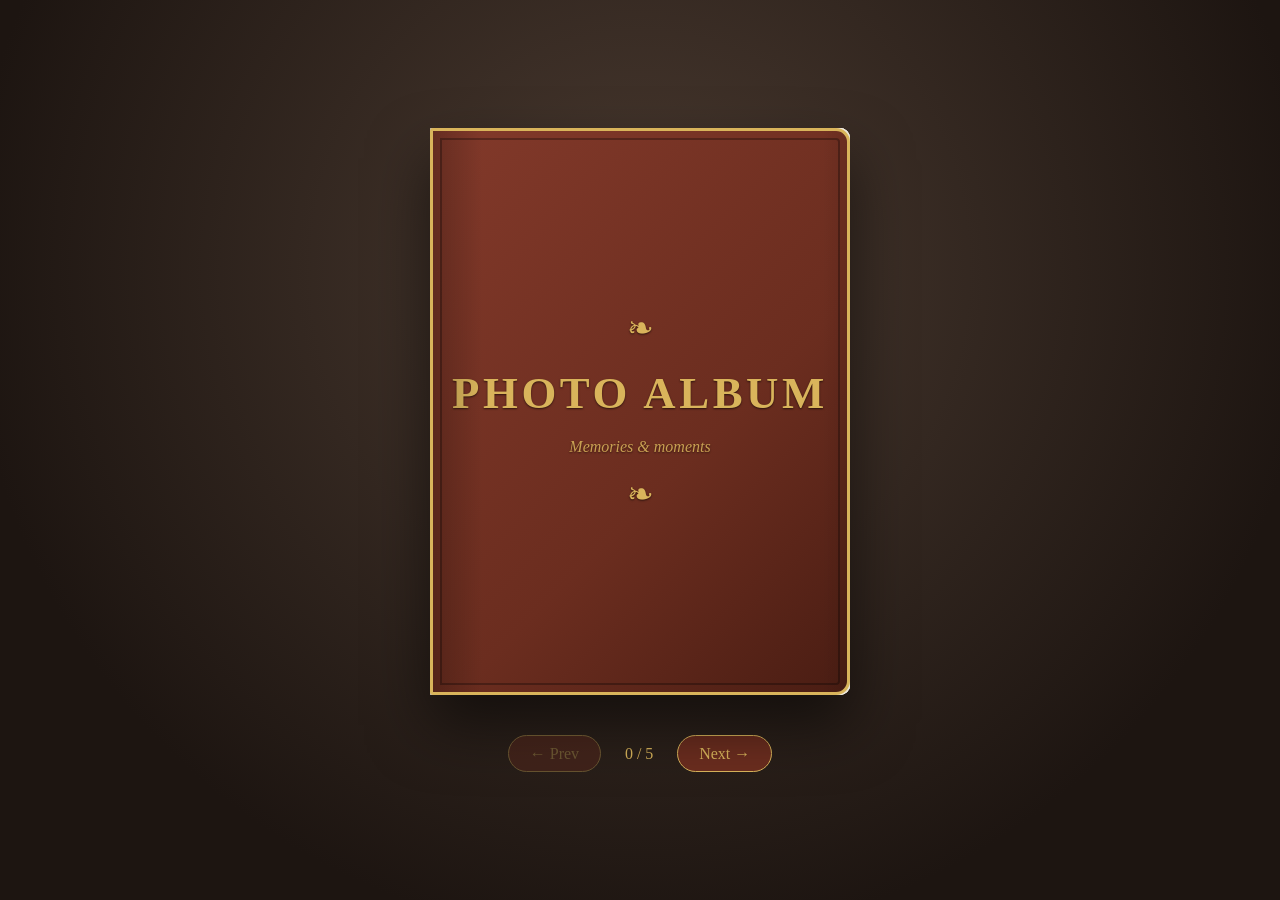
==== Code/index.html @ 487db3ca "1" ====
<!DOCTYPE html>
<html lang="en">
<head>
<meta charset="UTF-8">
<meta name="viewport" content="width=device-width, initial-scale=1">
<title>Photo Album</title>
<link rel="stylesheet" href="style.css">
</head>
<body>
<main class="stage">
  <div class="book" id="book" aria-label="Photo album book"></div>
  <nav class="controls">
    <button id="prev" aria-label="Previous page">&#8592; Prev</button>
    <span id="count"></span>
    <button id="next" aria-label="Next page">Next &#8594;</button>
  </nav>
</main>
<script src="script.js"></script>
</body>
</html>
---- Code/style.css ----
:root {
  --w: min(40vw, 420px);
  --h: calc(var(--w) * 1.35);
  --paper: #fbf6ea;
  --ink: #3b2f2a;
  --leather: #6b2d1f;
  --gold: #d9b45b;
}

* { box-sizing: border-box; margin: 0; }

body {
  min-height: 100vh;
  font-family: Georgia, "Times New Roman", serif;
  color: var(--ink);
  background: radial-gradient(circle at 50% 30%, #4a3a30, #1d1511 75%);
}

.stage {
  min-height: 100vh;
  display: flex;
  flex-direction: column;
  align-items: center;
  justify-content: center;
  gap: 2.5rem;
  padding: 2rem 1rem;
}

.book {
  position: relative;
  width: var(--w);
  height: var(--h);
  perspective: 2500px;
  transition: transform .8s ease;
  filter: drop-shadow(0 30px 30px rgba(0, 0, 0, .55));
}
/* Closed book sits centered; open book shifts so the spread is centered */
.book.closed-front { transform: translateX(0); }
.book:not(.closed-front):not(.closed-back) { transform: translateX(calc(var(--w) / -2)); }
.book.closed-back { transform: translateX(calc(var(--w) / 2)); }

.leaf {
  position: absolute;
  inset: 0;
  transform-origin: left center;
  transform-style: preserve-3d;
  transition: transform 1s cubic-bezier(.645, .045, .355, 1);
  cursor: pointer;
}
.leaf.flipped { transform: rotateY(-180deg); }

.face {
  position: absolute;
  inset: 0;
  backface-visibility: hidden;
  overflow: hidden;
  background: var(--paper);
  border-radius: 2px 10px 10px 2px;
}
.face.back {
  transform: rotateY(180deg);
  border-radius: 10px 2px 2px 10px;
}
/* page texture and spine shading */
.face::after {
  content: "";
  position: absolute;
  inset: 0;
  pointer-events: none;
  background: linear-gradient(to right, rgba(0, 0, 0, .22), transparent 12%, transparent 94%, rgba(0, 0, 0, .08));
}
.face.back::after {
  background: linear-gradient(to left, rgba(0, 0, 0, .22), transparent 12%, transparent 94%, rgba(0, 0, 0, .08));
}

.leaf.hard .front {
  background: linear-gradient(135deg, #82392a, var(--leather) 60%, #4a1d13);
  border: 3px solid var(--gold);
  outline: 2px solid rgba(0, 0, 0, .3);
  outline-offset: -12px;
  color: var(--gold);
  border-radius: 3px 14px 14px 3px;
}
.cover-art {
  height: 100%;
  display: flex;
  flex-direction: column;
  align-items: center;
  justify-content: center;
  gap: 1.2rem;
  text-align: center;
  text-shadow: 0 1px 2px rgba(0, 0, 0, .6);
}
.cover-art h1 { font-size: clamp(1.6rem, 4vw, 2.8rem); letter-spacing: .08em; text-transform: uppercase; }
.cover-art p { font-style: italic; opacity: .85; }
.ornament { font-size: 2rem; }

.page-inner {
  height: 100%;
  padding: 8% 9% 8% 12%;
  display: flex;
  flex-direction: column;
  justify-content: center;
  align-items: center;
  gap: 1rem;
  position: relative;
}
.back .page-inner { padding: 8% 12% 8% 9%; }

.intro { text-align: center; }
.intro h2 { font-size: 1.8rem; font-weight: normal; letter-spacing: .1em; }
.intro p { font-style: italic; opacity: .8; }

.photo {
  width: 100%;
  flex: 1;
  min-height: 0;
  padding: 10px;
  background: #fff;
  box-shadow: 0 3px 10px rgba(0, 0, 0, .3);
  transform: rotate(-1.2deg);
}
.back .photo { transform: rotate(1.2deg); }
.photo img {
  width: 100%;
  height: 100%;
  object-fit: cover;
  display: block;
}
figcaption { font-style: italic; font-size: 1.05rem; }
.num { position: absolute; bottom: 3%; font-size: .8rem; opacity: .55; }

.controls { display: flex; align-items: center; gap: 1.5rem; color: var(--gold); }
.controls button {
  font: inherit;
  padding: .55rem 1.3rem;
  color: var(--gold);
  background: var(--leather);
  border: 1px solid var(--gold);
  border-radius: 999px;
  cursor: pointer;
  transition: filter .2s, transform .2s;
}
.controls button:hover:not(:disabled) { filter: brightness(1.25); transform: translateY(-1px); }
.controls button:disabled { opacity: .35; cursor: default; }

@media (max-width: 700px) {
  :root { --w: 62vw; }
}
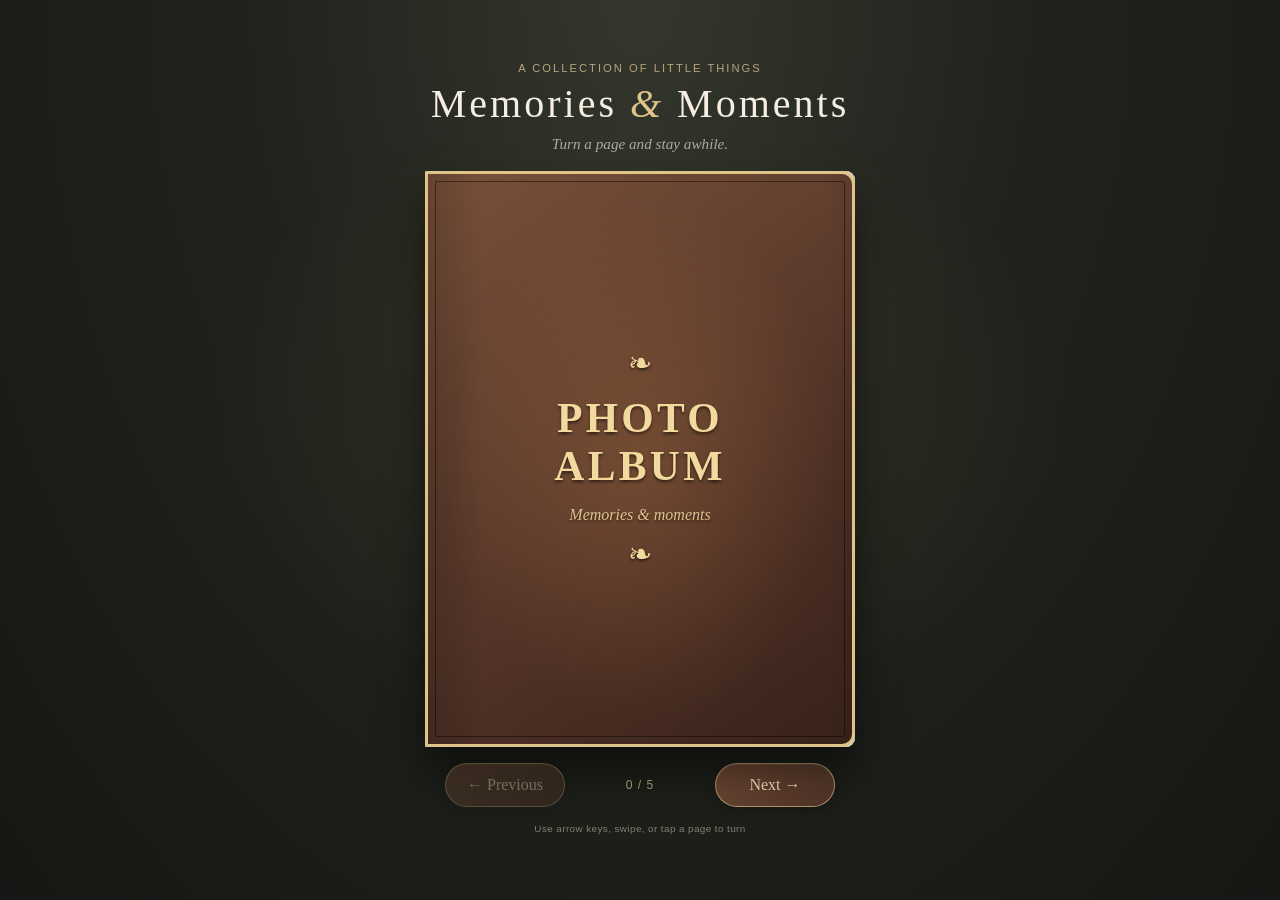
==== commit 54621b5e: "Update" ====
--- a/Code/index.html
+++ b/Code/index.html
@@ -2,18 +2,28 @@
 <html lang="en">
 <head>
 <meta charset="UTF-8">
-<meta name="viewport" content="width=device-width, initial-scale=1">
-<title>Photo Album</title>
+<meta name="viewport" content="width=device-width, initial-scale=1, viewport-fit=cover">
+<meta name="theme-color" content="#171a16">
+<title>Photo Album — Memories &amp; Moments</title>
 <link rel="stylesheet" href="style.css">
 </head>
 <body>
 <main class="stage">
-  <div class="book" id="book" aria-label="Photo album book"></div>
-  <nav class="controls">
-    <button id="prev" aria-label="Previous page">&#8592; Prev</button>
-    <span id="count"></span>
-    <button id="next" aria-label="Next page">Next &#8594;</button>
+  <header class="album-heading">
+    <p class="eyebrow">A collection of little things</p>
+    <h1>Memories <span>&amp;</span> Moments</h1>
+    <p class="heading-note">Turn a page and stay awhile.</p>
+  </header>
+  <section class="album-view" aria-label="Interactive photo album">
+    <div class="book" id="book" role="group" aria-label="Photo album book"></div>
+  </section>
+  <p class="rotate-hint"><span aria-hidden="true">↻</span> Rotate your phone for full-size photos</p>
+  <nav class="controls" aria-label="Album navigation">
+    <button id="prev" type="button" aria-label="Previous spread">&#8592; <span>Previous</span></button>
+    <span id="count" role="status" aria-live="polite"></span>
+    <button id="next" type="button" aria-label="Next spread"><span>Next</span> &#8594;</button>
   </nav>
+  <p class="keyboard-hint">Use arrow keys, swipe, or tap a page to turn</p>
 </main>
 <script src="script.js"></script>
 </body>
--- a/Code/style.css
+++ b/Code/style.css
@@ -1,43 +1,106 @@
 :root {
-  --w: min(40vw, 420px);
-  --h: calc(var(--w) * 1.35);
-  --paper: #fbf6ea;
-  --ink: #3b2f2a;
-  --leather: #6b2d1f;
-  --gold: #d9b45b;
-}
-
-* { box-sizing: border-box; margin: 0; }
+  color-scheme: dark;
+  --page-width: min(37vw, 430px, calc((100svh - 260px) * .7463));
+  --page-height: calc(var(--page-width) * 1.34);
+  --paper: #f8f1e4;
+  --ink: #382e25;
+  --leather: #633b2d;
+  --gold: #dfc48a;
+  --muted-gold: #b9a47c;
+}
+
+* {
+  box-sizing: border-box;
+}
+
+html {
+  min-width: 320px;
+  min-height: 100%;
+  background: #171a16;
+}
 
 body {
+  min-width: 320px;
   min-height: 100vh;
+  min-height: 100svh;
+  margin: 0;
   font-family: Georgia, "Times New Roman", serif;
-  color: var(--ink);
-  background: radial-gradient(circle at 50% 30%, #4a3a30, #1d1511 75%);
+  color: #f5eee1;
+  background:
+    radial-gradient(ellipse at 50% 47%, rgba(108, 91, 61, .23), transparent 48%),
+    radial-gradient(ellipse at 50% 0%, #33372c 0%, #20231d 43%, #141713 100%);
 }
 
 .stage {
   min-height: 100vh;
+  min-height: 100svh;
   display: flex;
   flex-direction: column;
   align-items: center;
   justify-content: center;
-  gap: 2.5rem;
-  padding: 2rem 1rem;
+  gap: 1rem;
+  padding: max(1.25rem, env(safe-area-inset-top)) 1.25rem max(1.5rem, env(safe-area-inset-bottom));
+  overflow: hidden;
+}
+
+.album-heading {
+  text-align: center;
+  margin-bottom: .15rem;
+}
+
+.eyebrow,
+.keyboard-hint,
+.rotate-hint {
+  color: var(--muted-gold);
+  font-family: "Segoe UI", Arial, sans-serif;
+  font-size: .7rem;
+  letter-spacing: .18em;
+  text-transform: uppercase;
+}
+
+.eyebrow {
+  margin: 0 0 .4rem;
+}
+
+.album-heading h1 {
+  margin: 0;
+  font-size: clamp(1.5rem, 3.5vw, 2.5rem);
+  font-weight: normal;
+  letter-spacing: .075em;
+}
+
+.album-heading h1 span {
+  color: var(--gold);
+  font-style: italic;
+}
+
+.heading-note {
+  margin: .45rem 0 0;
+  color: rgba(245, 238, 225, .64);
+  font-size: .95rem;
+  font-style: italic;
+}
+
+.album-view {
+  width: 100%;
+  display: flex;
+  justify-content: center;
+  perspective: 2500px;
 }
 
 .book {
   position: relative;
-  width: var(--w);
-  height: var(--h);
+  width: var(--page-width);
+  height: var(--page-height);
   perspective: 2500px;
   transition: transform .8s ease;
-  filter: drop-shadow(0 30px 30px rgba(0, 0, 0, .55));
-}
-/* Closed book sits centered; open book shifts so the spread is centered */
+  filter: drop-shadow(0 24px 22px rgba(0, 0, 0, .52));
+  touch-action: pan-y;
+}
+
 .book.closed-front { transform: translateX(0); }
-.book:not(.closed-front):not(.closed-back) { transform: translateX(calc(var(--w) / -2)); }
-.book.closed-back { transform: translateX(calc(var(--w) / 2)); }
+.book:not(.closed-front):not(.closed-back) { transform: translateX(50%); }
+.book.closed-back { transform: translateX(100%); }
 
 .leaf {
   position: absolute;
@@ -46,104 +109,299 @@
   transform-style: preserve-3d;
   transition: transform 1s cubic-bezier(.645, .045, .355, 1);
   cursor: pointer;
-}
+  -webkit-tap-highlight-color: transparent;
+}
+
 .leaf.flipped { transform: rotateY(-180deg); }
 
 .face {
   position: absolute;
   inset: 0;
+  overflow: hidden;
   backface-visibility: hidden;
-  overflow: hidden;
-  background: var(--paper);
-  border-radius: 2px 10px 10px 2px;
-}
+  background:
+    linear-gradient(90deg, rgba(92, 68, 43, .12), transparent 13%, transparent 94%, rgba(92, 68, 43, .08)),
+    repeating-linear-gradient(0deg, rgba(124, 102, 69, .018) 0, rgba(124, 102, 69, .018) 1px, transparent 1px, transparent 4px),
+    var(--paper);
+  border: 1px solid rgba(88, 68, 45, .25);
+  border-radius: 2px 9px 9px 2px;
+  color: var(--ink);
+}
+
 .face.back {
   transform: rotateY(180deg);
-  border-radius: 10px 2px 2px 10px;
-}
-/* page texture and spine shading */
+  border-radius: 9px 2px 2px 9px;
+}
+
 .face::after {
-  content: "";
   position: absolute;
   inset: 0;
+  background: linear-gradient(to right, rgba(0, 0, 0, .17), transparent 13%, transparent 94%, rgba(0, 0, 0, .06));
+  content: "";
   pointer-events: none;
-  background: linear-gradient(to right, rgba(0, 0, 0, .22), transparent 12%, transparent 94%, rgba(0, 0, 0, .08));
-}
+}
+
 .face.back::after {
-  background: linear-gradient(to left, rgba(0, 0, 0, .22), transparent 12%, transparent 94%, rgba(0, 0, 0, .08));
+  background: linear-gradient(to left, rgba(0, 0, 0, .17), transparent 13%, transparent 94%, rgba(0, 0, 0, .06));
 }
 
 .leaf.hard .front {
-  background: linear-gradient(135deg, #82392a, var(--leather) 60%, #4a1d13);
   border: 3px solid var(--gold);
-  outline: 2px solid rgba(0, 0, 0, .3);
-  outline-offset: -12px;
-  color: var(--gold);
-  border-radius: 3px 14px 14px 3px;
-}
+  outline: 1px solid rgba(0, 0, 0, .45);
+  outline-offset: -11px;
+  border-radius: 3px 13px 13px 3px;
+  background:
+    radial-gradient(ellipse at center, rgba(193, 130, 72, .25), transparent 65%),
+    linear-gradient(145deg, #79513a, #4e3025 65%, #382219);
+  color: #f2d99d;
+}
+
 .cover-art {
   height: 100%;
   display: flex;
   flex-direction: column;
   align-items: center;
   justify-content: center;
-  gap: 1.2rem;
+  gap: 1rem;
+  padding: 10%;
   text-align: center;
-  text-shadow: 0 1px 2px rgba(0, 0, 0, .6);
-}
-.cover-art h1 { font-size: clamp(1.6rem, 4vw, 2.8rem); letter-spacing: .08em; text-transform: uppercase; }
-.cover-art p { font-style: italic; opacity: .85; }
-.ornament { font-size: 2rem; }
+  text-shadow: 0 2px 3px rgba(0, 0, 0, .55);
+}
+
+.cover-art h1 {
+  margin: 0;
+  font-size: clamp(1.4rem, 3.3vw, 2.6rem);
+  letter-spacing: .08em;
+  text-transform: uppercase;
+}
+
+.cover-art p {
+  margin: 0;
+  font-style: italic;
+  opacity: .85;
+}
+
+.ornament {
+  font-size: 1.8rem;
+  line-height: 1;
+}
 
 .page-inner {
+  position: relative;
   height: 100%;
-  padding: 8% 9% 8% 12%;
   display: flex;
   flex-direction: column;
   justify-content: center;
   align-items: center;
-  gap: 1rem;
-  position: relative;
-}
-.back .page-inner { padding: 8% 12% 8% 9%; }
-
-.intro { text-align: center; }
-.intro h2 { font-size: 1.8rem; font-weight: normal; letter-spacing: .1em; }
-.intro p { font-style: italic; opacity: .8; }
+  gap: .9rem;
+  padding: 8% 9% 10% 12%;
+}
+
+.back .page-inner { padding: 8% 12% 10% 9%; }
+
+.intro {
+  text-align: center;
+}
+
+.intro h2 {
+  margin: 0;
+  font-size: clamp(1.3rem, 2.8vw, 2rem);
+  font-weight: normal;
+  letter-spacing: .1em;
+}
+
+.intro p {
+  margin: 0;
+  font-size: clamp(.8rem, 1.5vw, 1rem);
+  font-style: italic;
+  line-height: 1.5;
+  opacity: .8;
+}
 
 .photo {
   width: 100%;
+  min-height: 0;
   flex: 1;
-  min-height: 0;
-  padding: 10px;
-  background: #fff;
-  box-shadow: 0 3px 10px rgba(0, 0, 0, .3);
-  transform: rotate(-1.2deg);
-}
-.back .photo { transform: rotate(1.2deg); }
+  padding: clamp(5px, 1vw, 10px);
+  background: #fffdfa;
+  box-shadow: 0 4px 12px rgba(51, 37, 22, .25);
+  transform: rotate(-1deg);
+}
+
+.back .photo { transform: rotate(1deg); }
+
 .photo img {
+  display: block;
   width: 100%;
   height: 100%;
   object-fit: cover;
-  display: block;
-}
-figcaption { font-style: italic; font-size: 1.05rem; }
-.num { position: absolute; bottom: 3%; font-size: .8rem; opacity: .55; }
-
-.controls { display: flex; align-items: center; gap: 1.5rem; color: var(--gold); }
+}
+
+figcaption {
+  max-width: 100%;
+  overflow: hidden;
+  color: #544437;
+  font-size: clamp(.78rem, 1.4vw, 1rem);
+  font-style: italic;
+  text-overflow: ellipsis;
+  white-space: nowrap;
+}
+
+.num {
+  position: absolute;
+  bottom: 3%;
+  color: #766b5a;
+  font-size: .75rem;
+  opacity: .7;
+}
+
+.rotate-hint,
+.keyboard-hint {
+  margin: 0;
+  font-size: .62rem;
+  letter-spacing: .12em;
+  text-align: center;
+}
+
+.rotate-hint {
+  display: none;
+  color: var(--gold);
+}
+
+.rotate-hint span {
+  display: inline-block;
+  margin-right: .35rem;
+  font-size: 1rem;
+  vertical-align: -1px;
+}
+
+.controls {
+  width: min(100%, 390px);
+  display: flex;
+  align-items: center;
+  justify-content: space-between;
+  gap: .8rem;
+  color: var(--gold);
+}
+
 .controls button {
+  min-width: 7.5rem;
+  min-height: 2.75rem;
+  padding: .6rem 1rem;
+  border: 1px solid rgba(223, 196, 138, .65);
+  border-radius: 999px;
+  background: linear-gradient(145deg, #704a35, #4f3327);
+  box-shadow: 0 4px 12px rgba(0, 0, 0, .2), inset 0 1px rgba(255, 255, 255, .08);
+  color: #f5e4bd;
   font: inherit;
-  padding: .55rem 1.3rem;
-  color: var(--gold);
-  background: var(--leather);
-  border: 1px solid var(--gold);
-  border-radius: 999px;
   cursor: pointer;
-  transition: filter .2s, transform .2s;
-}
-.controls button:hover:not(:disabled) { filter: brightness(1.25); transform: translateY(-1px); }
-.controls button:disabled { opacity: .35; cursor: default; }
+  transition: filter .2s, transform .2s, background .2s;
+  touch-action: manipulation;
+}
+
+.controls button:hover:not(:disabled) {
+  filter: brightness(1.2);
+  transform: translateY(-1px);
+}
+
+.controls button:focus-visible {
+  outline: 2px solid #fff1c8;
+  outline-offset: 3px;
+}
+
+.controls button:disabled {
+  opacity: .42;
+  cursor: default;
+}
+
+#count {
+  min-width: 5rem;
+  color: var(--muted-gold);
+  font-family: "Segoe UI", Arial, sans-serif;
+  font-size: .76rem;
+  letter-spacing: .08em;
+  text-align: center;
+  white-space: nowrap;
+}
+
+.keyboard-hint {
+  color: rgba(219, 208, 184, .55);
+  text-transform: none;
+  letter-spacing: .04em;
+}
 
 @media (max-width: 700px) {
-  :root { --w: 62vw; }
-}
+  :root {
+    --page-width: min(44vw, 270px);
+    --page-height: calc(var(--page-width) * 1.34);
+  }
+
+  .stage { gap: .85rem; }
+  .album-heading h1 { font-size: clamp(1.35rem, 6vw, 2rem); }
+  .heading-note { font-size: .86rem; }
+  .cover-art { gap: .7rem; }
+  .cover-art h1 { font-size: clamp(1rem, 5vw, 1.6rem); }
+  .ornament { font-size: 1.35rem; }
+  .page-inner { gap: .6rem; }
+  .intro h2 { font-size: clamp(1.1rem, 5vw, 1.5rem); }
+  .intro p { font-size: clamp(.68rem, 2.7vw, .85rem); }
+  .rotate-hint { display: block; }
+  .controls { width: min(100%, 350px); gap: .4rem; }
+  .controls button { min-width: 6.4rem; min-height: 2.9rem; padding: .6rem .75rem; }
+  #count { min-width: 4rem; font-size: .7rem; }
+  .keyboard-hint { font-size: .58rem; }
+}
+
+@media (max-width: 380px) {
+  :root { --page-width: 43vw; }
+
+  .stage { gap: .7rem; padding-right: .75rem; padding-left: .75rem; }
+  .eyebrow { font-size: .59rem; }
+  .controls button { min-width: 5.8rem; font-size: .9rem; }
+}
+
+@media (max-height: 520px) and (orientation: landscape) {
+  :root {
+    --page-width: min(36vw, calc((100svh - 115px) * .7463));
+    --page-height: calc(var(--page-width) * 1.34);
+  }
+
+  .stage {
+    min-height: 100svh;
+    display: grid;
+    grid-template-columns: minmax(0, 1fr) auto;
+    align-content: center;
+    justify-content: stretch;
+    column-gap: 1rem;
+    row-gap: .5rem;
+    padding: .55rem 1rem;
+  }
+
+  .album-heading {
+    grid-column: 1 / -1;
+    margin: 0;
+  }
+
+  .eyebrow { margin-bottom: .15rem; }
+  .album-heading h1 { font-size: clamp(1.15rem, 4vh, 1.65rem); }
+  .heading-note { display: none; }
+  .album-view { grid-column: 1; width: 100%; }
+  .controls {
+    grid-column: 2;
+    width: auto;
+    flex-direction: column;
+    gap: .55rem;
+  }
+  .controls button { min-width: 6.4rem; min-height: 2.65rem; }
+  .rotate-hint { display: none; }
+  .keyboard-hint { grid-column: 1 / -1; }
+}
+
+@media (prefers-reduced-motion: reduce) {
+  *,
+  *::before,
+  *::after {
+    scroll-behavior: auto !important;
+    transition-duration: .01ms !important;
+  }
+}
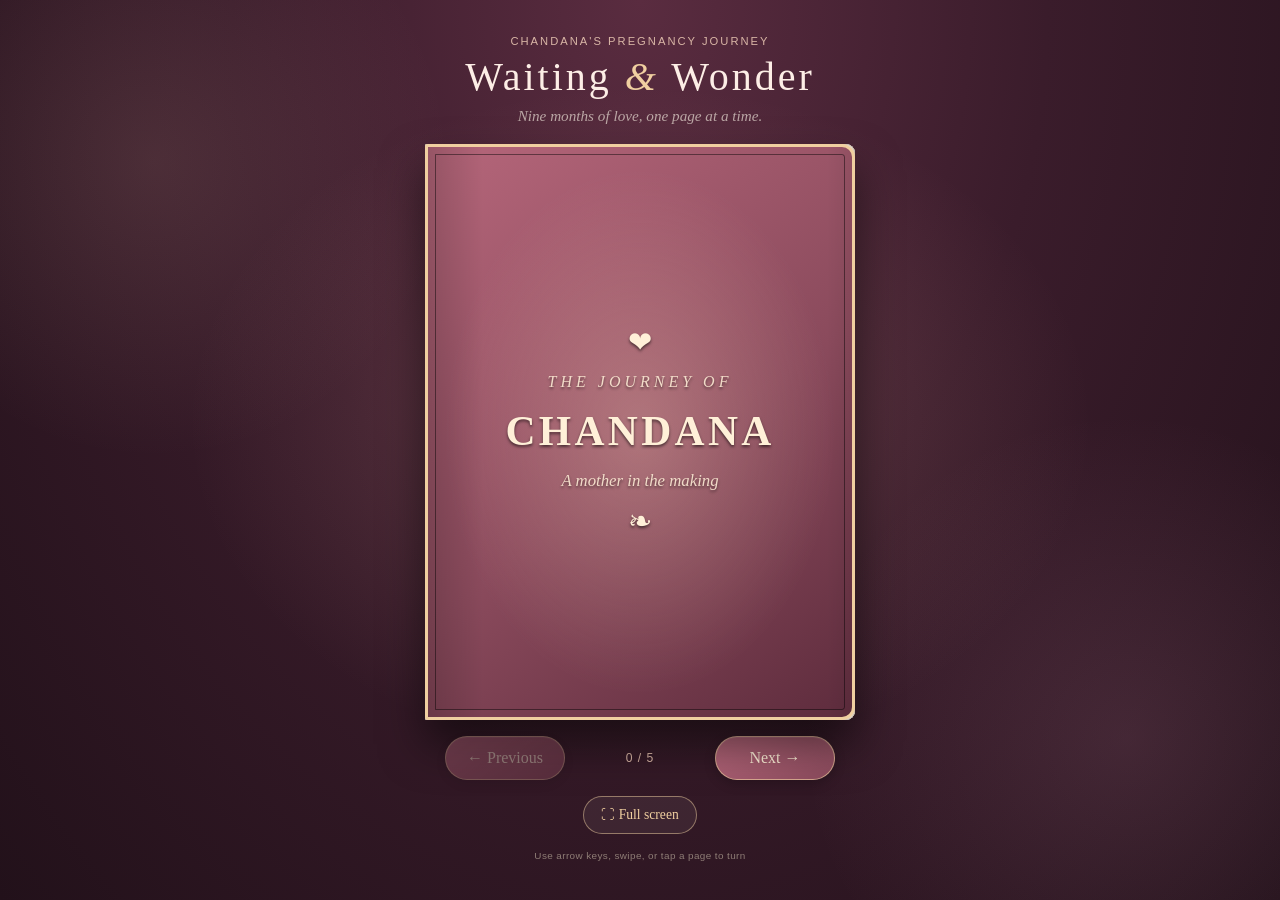
==== commit 71e729c8: "Update" ====
--- a/Code/index.html
+++ b/Code/index.html
@@ -3,16 +3,16 @@
 <head>
 <meta charset="UTF-8">
 <meta name="viewport" content="width=device-width, initial-scale=1, viewport-fit=cover">
-<meta name="theme-color" content="#171a16">
-<title>Photo Album — Memories &amp; Moments</title>
+<meta name="theme-color" content="#2a1620">
+<title>Chandana's Pregnancy Journey</title>
 <link rel="stylesheet" href="style.css">
 </head>
 <body>
 <main class="stage">
   <header class="album-heading">
-    <p class="eyebrow">A collection of little things</p>
-    <h1>Memories <span>&amp;</span> Moments</h1>
-    <p class="heading-note">Turn a page and stay awhile.</p>
+    <p class="eyebrow">Chandana's pregnancy journey</p>
+    <h1>Waiting <span>&amp;</span> Wonder</h1>
+    <p class="heading-note">Nine months of love, one page at a time.</p>
   </header>
   <section class="album-view" aria-label="Interactive photo album">
     <div class="book" id="book" role="group" aria-label="Photo album book"></div>
@@ -23,6 +23,7 @@
     <span id="count" role="status" aria-live="polite"></span>
     <button id="next" type="button" aria-label="Next spread"><span>Next</span> &#8594;</button>
   </nav>
+  <button id="fullscreen" class="fs-button" type="button" aria-pressed="false">&#9974; <span>Full screen</span></button>
   <p class="keyboard-hint">Use arrow keys, swipe, or tap a page to turn</p>
 </main>
 <script src="script.js"></script>
--- a/Code/style.css
+++ b/Code/style.css
@@ -2,11 +2,11 @@
   color-scheme: dark;
   --page-width: min(37vw, 430px, calc((100svh - 260px) * .7463));
   --page-height: calc(var(--page-width) * 1.34);
-  --paper: #f8f1e4;
-  --ink: #382e25;
-  --leather: #633b2d;
-  --gold: #dfc48a;
-  --muted-gold: #b9a47c;
+  --paper: #fff7f0;
+  --ink: #4a2f3a;
+  --leather: #8a4a5c;
+  --gold: #f0cfa0;
+  --muted-gold: #d9b6a6;
 }
 
 * {
@@ -16,7 +16,7 @@
 html {
   min-width: 320px;
   min-height: 100%;
-  background: #171a16;
+  background: #2a1620;
 }
 
 body {
@@ -25,10 +25,12 @@
   min-height: 100svh;
   margin: 0;
   font-family: Georgia, "Times New Roman", serif;
-  color: #f5eee1;
+  color: #fdeee6;
   background:
-    radial-gradient(ellipse at 50% 47%, rgba(108, 91, 61, .23), transparent 48%),
-    radial-gradient(ellipse at 50% 0%, #33372c 0%, #20231d 43%, #141713 100%);
+    radial-gradient(ellipse at 50% 47%, rgba(240, 170, 160, .2), transparent 50%),
+    radial-gradient(circle at 12% 18%, rgba(240, 190, 170, .12), transparent 22%),
+    radial-gradient(circle at 88% 82%, rgba(220, 150, 180, .14), transparent 24%),
+    radial-gradient(ellipse at 50% 0%, #5a2c40 0%, #3a1c2b 45%, #22111a 100%);
 }
 
 .stage {
@@ -151,9 +153,9 @@
   outline-offset: -11px;
   border-radius: 3px 13px 13px 3px;
   background:
-    radial-gradient(ellipse at center, rgba(193, 130, 72, .25), transparent 65%),
-    linear-gradient(145deg, #79513a, #4e3025 65%, #382219);
-  color: #f2d99d;
+    radial-gradient(ellipse at center, rgba(255, 210, 190, .3), transparent 65%),
+    linear-gradient(145deg, #b5667a, #8a4a5c 55%, #5e2c3d);
+  color: #fff0d8;
 }
 
 .cover-art {
@@ -240,7 +242,7 @@
 figcaption {
   max-width: 100%;
   overflow: hidden;
-  color: #544437;
+  color: #6b4553;
   font-size: clamp(.78rem, 1.4vw, 1rem);
   font-style: italic;
   text-overflow: ellipsis;
@@ -250,7 +252,7 @@
 .num {
   position: absolute;
   bottom: 3%;
-  color: #766b5a;
+  color: #8d6f7a;
   font-size: .75rem;
   opacity: .7;
 }
@@ -273,6 +275,43 @@
   margin-right: .35rem;
   font-size: 1rem;
   vertical-align: -1px;
+}
+
+.cover-kicker {
+  font-size: clamp(.7rem, 1.6vw, 1rem);
+  letter-spacing: .25em;
+  text-transform: uppercase;
+}
+
+.cover-sub {
+  font-size: clamp(.75rem, 1.6vw, 1.05rem);
+}
+
+.intro .ornament {
+  color: #c4687f;
+}
+
+.fs-button {
+  min-height: 2.4rem;
+  padding: .4rem 1.1rem;
+  border: 1px solid rgba(240, 207, 160, .5);
+  border-radius: 999px;
+  background: rgba(255, 255, 255, .06);
+  color: var(--gold);
+  font: inherit;
+  font-size: .85rem;
+  cursor: pointer;
+  touch-action: manipulation;
+}
+
+.fs-button:hover { background: rgba(255, 255, 255, .14); }
+.fs-button[hidden] { display: none; }
+
+/* Full screen: drop the heading and hints so the book can use the space */
+.is-fullscreen .album-heading,
+.is-fullscreen .keyboard-hint { display: none; }
+.is-fullscreen {
+  --page-width: min(44vw, 560px, calc((100svh - 170px) * .7463));
 }
 
 .controls {
@@ -288,11 +327,11 @@
   min-width: 7.5rem;
   min-height: 2.75rem;
   padding: .6rem 1rem;
-  border: 1px solid rgba(223, 196, 138, .65);
+  border: 1px solid rgba(240, 207, 160, .65);
   border-radius: 999px;
-  background: linear-gradient(145deg, #704a35, #4f3327);
+  background: linear-gradient(145deg, #b5667a, #8a4a5c);
   box-shadow: 0 4px 12px rgba(0, 0, 0, .2), inset 0 1px rgba(255, 255, 255, .08);
-  color: #f5e4bd;
+  color: #fff0d8;
   font: inherit;
   cursor: pointer;
   transition: filter .2s, transform .2s, background .2s;
@@ -332,7 +371,7 @@
 
 @media (max-width: 700px) {
   :root {
-    --page-width: min(44vw, 270px);
+    --page-width: min(44vw, 270px, calc((100svh - 250px) * .7463));
     --page-height: calc(var(--page-width) * 1.34);
   }
 
@@ -353,7 +392,7 @@
 }
 
 @media (max-width: 380px) {
-  :root { --page-width: 43vw; }
+  :root { --page-width: min(43vw, calc((100svh - 250px) * .7463)); }
 
   .stage { gap: .7rem; padding-right: .75rem; padding-left: .75rem; }
   .eyebrow { font-size: .59rem; }
@@ -369,32 +408,39 @@
   .stage {
     min-height: 100svh;
     display: grid;
-    grid-template-columns: minmax(0, 1fr) auto;
+    grid-template-columns: minmax(0, 1fr);
     align-content: center;
     justify-content: stretch;
-    column-gap: 1rem;
     row-gap: .5rem;
     padding: .55rem 1rem;
   }
 
-  .album-heading {
-    grid-column: 1 / -1;
-    margin: 0;
-  }
+  .album-heading { margin: 0; }
 
   .eyebrow { margin-bottom: .15rem; }
   .album-heading h1 { font-size: clamp(1.15rem, 4vh, 1.65rem); }
   .heading-note { display: none; }
-  .album-view { grid-column: 1; width: 100%; }
   .controls {
-    grid-column: 2;
+    position: absolute;
+    top: 50%;
+    right: max(1rem, env(safe-area-inset-right));
+    transform: translateY(-50%);
     width: auto;
     flex-direction: column;
     gap: .55rem;
   }
   .controls button { min-width: 6.4rem; min-height: 2.65rem; }
   .rotate-hint { display: none; }
-  .keyboard-hint { grid-column: 1 / -1; }
+  .keyboard-hint { display: none; }
+  .fs-button {
+    position: fixed;
+    top: .6rem;
+    right: max(.8rem, env(safe-area-inset-right));
+  }
+  .is-fullscreen {
+    --page-width: min(40vw, calc((100svh - 40px) * .7463));
+  }
+  .is-fullscreen .fs-button { opacity: .6; }
 }
 
 @media (prefers-reduced-motion: reduce) {
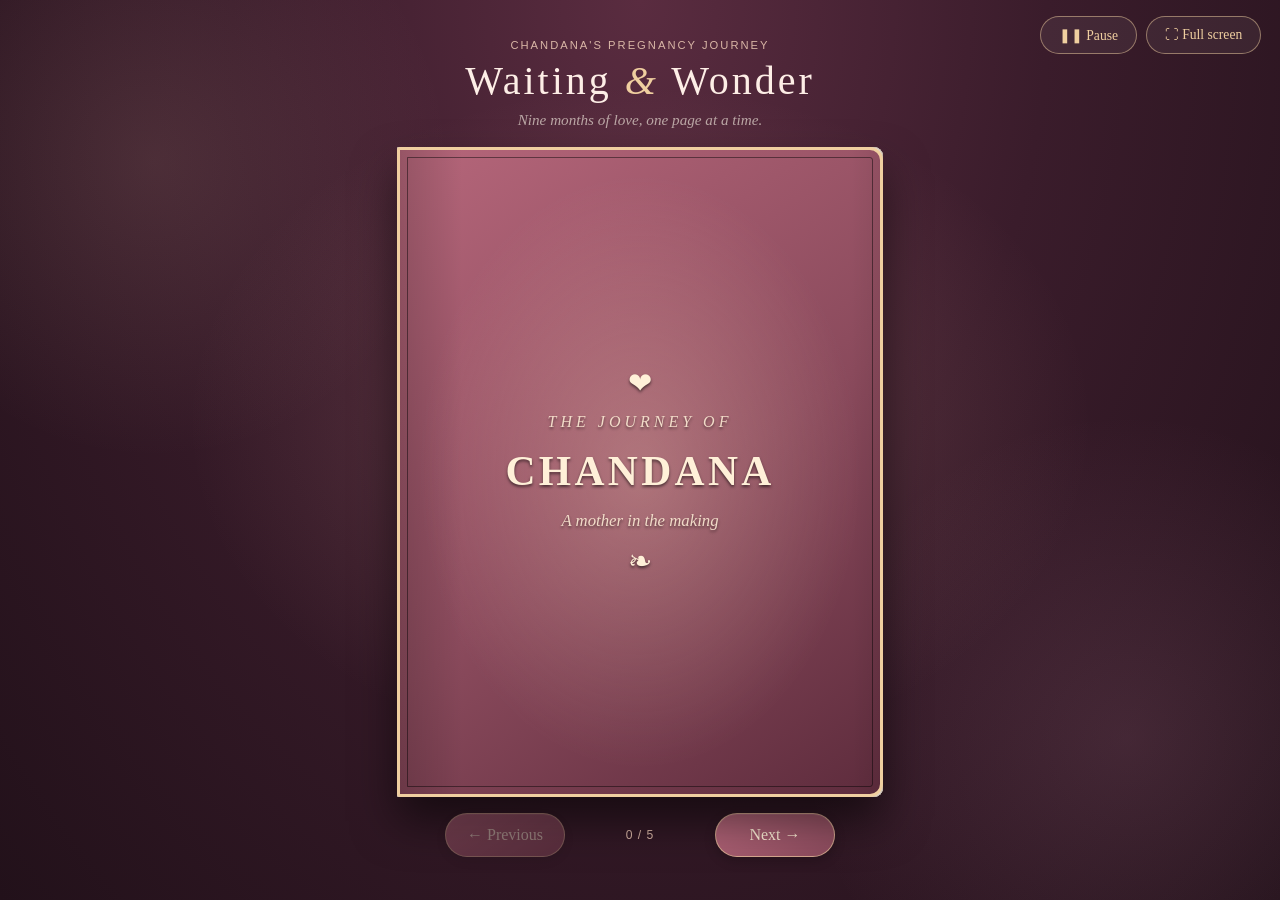
==== commit 9357ee29: "Update" ====
--- a/Code/index.html
+++ b/Code/index.html
@@ -23,7 +23,10 @@
     <span id="count" role="status" aria-live="polite"></span>
     <button id="next" type="button" aria-label="Next spread"><span>Next</span> &#8594;</button>
   </nav>
-  <button id="fullscreen" class="fs-button" type="button" aria-pressed="false">&#9974; <span>Full screen</span></button>
+  <div class="extras">
+    <button id="autoplay" class="fs-button" type="button" aria-pressed="true">&#10074;&#10074; <span>Pause</span></button>
+    <button id="fullscreen" class="fs-button" type="button" aria-pressed="false">&#9974; <span>Full screen</span></button>
+  </div>
   <p class="keyboard-hint">Use arrow keys, swipe, or tap a page to turn</p>
 </main>
 <script src="script.js"></script>
--- a/Code/style.css
+++ b/Code/style.css
@@ -1,6 +1,6 @@
 :root {
   color-scheme: dark;
-  --page-width: min(37vw, 430px, calc((100svh - 260px) * .7463));
+  --page-width: min(46vw, 700px, calc((100svh - 250px) * .7463));
   --page-height: calc(var(--page-width) * 1.34);
   --paper: #fff7f0;
   --ink: #4a2f3a;
@@ -305,13 +305,19 @@
 }
 
 .fs-button:hover { background: rgba(255, 255, 255, .14); }
+.extras {
+  display: flex;
+  flex-wrap: wrap;
+  justify-content: center;
+  gap: .6rem;
+}
 .fs-button[hidden] { display: none; }
 
 /* Full screen: drop the heading and hints so the book can use the space */
 .is-fullscreen .album-heading,
 .is-fullscreen .keyboard-hint { display: none; }
 .is-fullscreen {
-  --page-width: min(44vw, 560px, calc((100svh - 170px) * .7463));
+  --page-width: min(46vw, 760px, calc((100svh - 150px) * .7463));
 }
 
 .controls {
@@ -371,7 +377,7 @@
 
 @media (max-width: 700px) {
   :root {
-    --page-width: min(44vw, 270px, calc((100svh - 250px) * .7463));
+    --page-width: min(47vw, 340px, calc((100svh - 230px) * .7463));
     --page-height: calc(var(--page-width) * 1.34);
   }
 
@@ -392,7 +398,7 @@
 }
 
 @media (max-width: 380px) {
-  :root { --page-width: min(43vw, calc((100svh - 250px) * .7463)); }
+  :root { --page-width: min(47vw, calc((100svh - 230px) * .7463)); }
 
   .stage { gap: .7rem; padding-right: .75rem; padding-left: .75rem; }
   .eyebrow { font-size: .59rem; }
@@ -401,7 +407,7 @@
 
 @media (max-height: 520px) and (orientation: landscape) {
   :root {
-    --page-width: min(36vw, calc((100svh - 115px) * .7463));
+    --page-width: min(38vw, calc((100svh - 85px) * .7463));
     --page-height: calc(var(--page-width) * 1.34);
   }
 
@@ -432,15 +438,29 @@
   .controls button { min-width: 6.4rem; min-height: 2.65rem; }
   .rotate-hint { display: none; }
   .keyboard-hint { display: none; }
-  .fs-button {
+  .extras {
     position: fixed;
     top: .6rem;
     right: max(.8rem, env(safe-area-inset-right));
   }
   .is-fullscreen {
-    --page-width: min(40vw, calc((100svh - 40px) * .7463));
-  }
-  .is-fullscreen .fs-button { opacity: .6; }
+    --page-width: min(38vw, calc((100svh - 30px) * .7463));
+  }
+  .is-fullscreen .extras { opacity: .6; }
+}
+
+@media (min-width: 701px) {
+  .extras {
+    position: fixed;
+    top: 1rem;
+    right: max(1.2rem, env(safe-area-inset-right));
+  }
+  .keyboard-hint { display: none; }
+}
+
+@media (min-width: 701px) and (min-height: 521px) and (max-height: 760px) {
+  :root { --page-width: min(46vw, calc((100svh - 215px) * .7463)); }
+  .heading-note { display: none; }
 }
 
 @media (prefers-reduced-motion: reduce) {
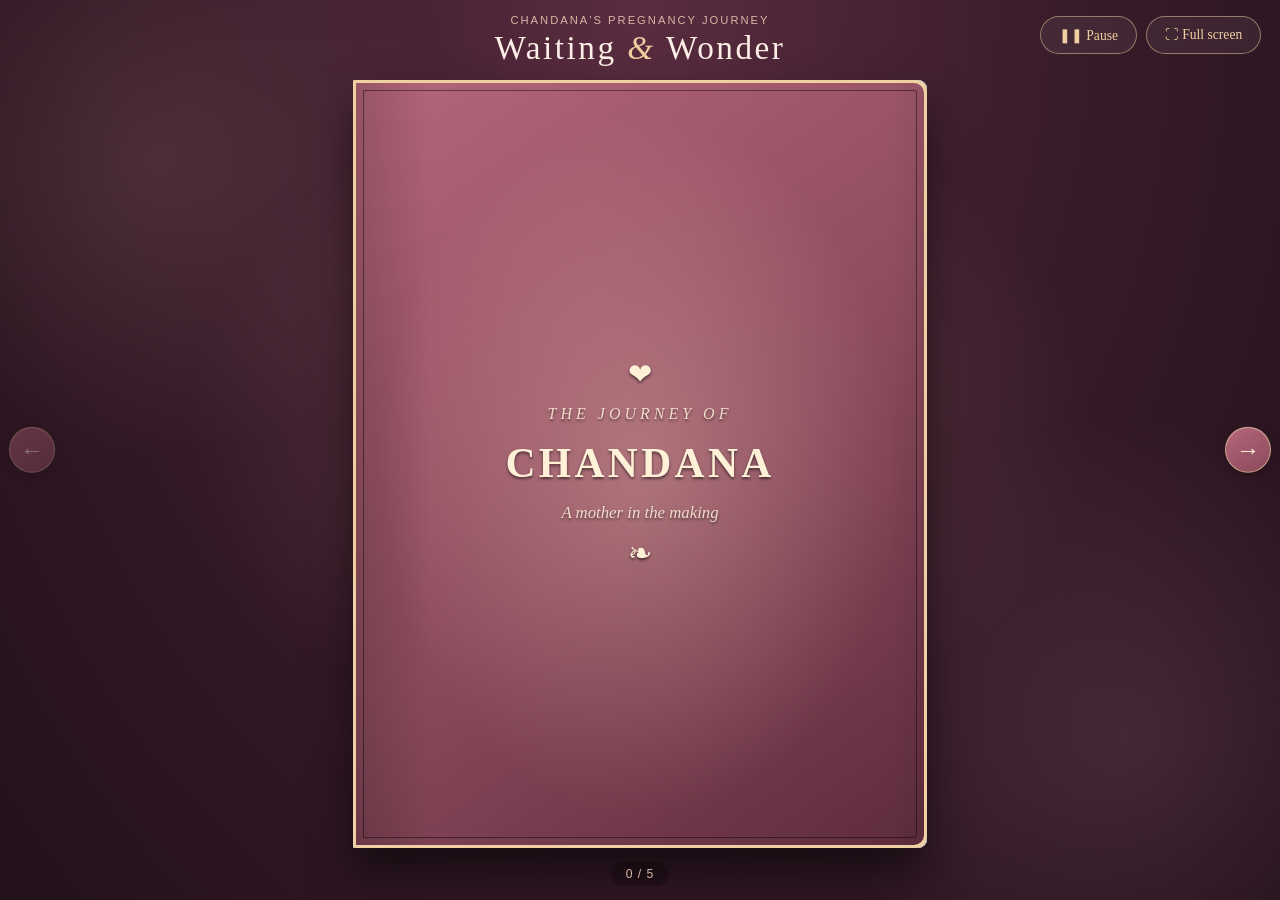
==== commit e1874e39: "Update" ====
--- a/Code/index.html
+++ b/Code/index.html
@@ -24,8 +24,8 @@
     <button id="next" type="button" aria-label="Next spread"><span>Next</span> &#8594;</button>
   </nav>
   <div class="extras">
-    <button id="autoplay" class="fs-button" type="button" aria-pressed="true">&#10074;&#10074; <span>Pause</span></button>
-    <button id="fullscreen" class="fs-button" type="button" aria-pressed="false">&#9974; <span>Full screen</span></button>
+    <button id="autoplay" class="fs-button" type="button" aria-pressed="true" aria-label="Auto-flip" title="Auto-flip">&#10074;&#10074; <span>Pause</span></button>
+    <button id="fullscreen" class="fs-button" type="button" aria-pressed="false" aria-label="Full screen" title="Full screen">&#9974; <span>Full screen</span></button>
   </div>
   <p class="keyboard-hint">Use arrow keys, swipe, or tap a page to turn</p>
 </main>
--- a/Code/style.css
+++ b/Code/style.css
@@ -1,12 +1,19 @@
 :root {
   color-scheme: dark;
-  --page-width: min(46vw, 700px, calc((100svh - 250px) * .7463));
-  --page-height: calc(var(--page-width) * 1.34);
   --paper: #fff7f0;
   --ink: #4a2f3a;
   --leather: #8a4a5c;
   --gold: #f0cfa0;
   --muted-gold: #d9b6a6;
+}
+
+/* Sizes are declared on body so full-screen mode can override --top/--bottom */
+body {
+  --edge: 0px;
+  --top: 0px;
+  --bottom: 0px;
+  /* phone portrait: width-limited spread; stacked UI below the book */
+  --page-width: min(49vw, 420px, calc((100svh - 300px) * .7463));
 }
 
 * {
@@ -93,7 +100,7 @@
 .book {
   position: relative;
   width: var(--page-width);
-  height: var(--page-height);
+  height: calc(var(--page-width) * 1.34);
   perspective: 2500px;
   transition: transform .8s ease;
   filter: drop-shadow(0 24px 22px rgba(0, 0, 0, .52));
@@ -195,42 +202,64 @@
   flex-direction: column;
   justify-content: center;
   align-items: center;
-  gap: .9rem;
-  padding: 8% 9% 10% 12%;
-}
-
-.back .page-inner { padding: 8% 12% 10% 9%; }
+  gap: .6rem;
+  padding: 5% 5% 8% 8%;
+}
+
+.back .page-inner { padding: 5% 8% 8% 5%; }
+
+/* Photo pages: wide, soft rose frame, small "tape" accents */
+figure.page-inner {
+  margin: 0;
+  justify-content: flex-start;
+  background: radial-gradient(circle at 50% 0%, rgba(240, 190, 190, .18), transparent 60%);
+}
 
 .intro {
   text-align: center;
+  padding: 10%;
 }
 
 .intro h2 {
   margin: 0;
-  font-size: clamp(1.3rem, 2.8vw, 2rem);
+  font-size: clamp(1.3rem, 2.8vw, 2.2rem);
   font-weight: normal;
   letter-spacing: .1em;
 }
 
 .intro p {
   margin: 0;
-  font-size: clamp(.8rem, 1.5vw, 1rem);
+  font-size: clamp(.8rem, 1.5vw, 1.1rem);
   font-style: italic;
   line-height: 1.5;
   opacity: .8;
 }
 
 .photo {
+  position: relative;
   width: 100%;
   min-height: 0;
   flex: 1;
-  padding: clamp(5px, 1vw, 10px);
+  padding: clamp(4px, .8vw, 9px) clamp(4px, .8vw, 9px) clamp(14px, 2.6vw, 30px);
   background: #fffdfa;
-  box-shadow: 0 4px 12px rgba(51, 37, 22, .25);
-  transform: rotate(-1deg);
-}
-
-.back .photo { transform: rotate(1deg); }
+  box-shadow: 0 5px 14px rgba(74, 40, 52, .3);
+  transform: rotate(-.8deg);
+}
+
+.photo::before {
+  content: "";
+  position: absolute;
+  top: -9px;
+  left: 50%;
+  width: 22%;
+  height: 18px;
+  background: rgba(232, 160, 170, .65);
+  box-shadow: 0 1px 2px rgba(0, 0, 0, .15);
+  transform: translateX(-50%) rotate(-3deg);
+  z-index: 1;
+}
+
+.back .photo { transform: rotate(.8deg); }
 
 .photo img {
   display: block;
@@ -242,8 +271,8 @@
 figcaption {
   max-width: 100%;
   overflow: hidden;
-  color: #6b4553;
-  font-size: clamp(.78rem, 1.4vw, 1rem);
+  color: #8a4a5c;
+  font-size: clamp(.85rem, 1.6vw, 1.2rem);
   font-style: italic;
   text-overflow: ellipsis;
   white-space: nowrap;
@@ -312,13 +341,6 @@
   gap: .6rem;
 }
 .fs-button[hidden] { display: none; }
-
-/* Full screen: drop the heading and hints so the book can use the space */
-.is-fullscreen .album-heading,
-.is-fullscreen .keyboard-hint { display: none; }
-.is-fullscreen {
-  --page-width: min(46vw, 760px, calc((100svh - 150px) * .7463));
-}
 
 .controls {
   width: min(100%, 390px);
@@ -376,14 +398,12 @@
 }
 
 @media (max-width: 700px) {
-  :root {
-    --page-width: min(47vw, 340px, calc((100svh - 230px) * .7463));
-    --page-height: calc(var(--page-width) * 1.34);
-  }
-
-  .stage { gap: .85rem; }
+  body { --page-width: min(49vw, 420px, calc((100svh - 300px) * .7463)); }
+
+  .stage { gap: .7rem; padding-right: .4rem; padding-left: .4rem; }
+  .eyebrow { display: none; }
   .album-heading h1 { font-size: clamp(1.35rem, 6vw, 2rem); }
-  .heading-note { font-size: .86rem; }
+  .heading-note { font-size: .86rem; margin-top: .2rem; }
   .cover-art { gap: .7rem; }
   .cover-art h1 { font-size: clamp(1rem, 5vw, 1.6rem); }
   .ornament { font-size: 1.35rem; }
@@ -398,69 +418,130 @@
 }
 
 @media (max-width: 380px) {
-  :root { --page-width: min(47vw, calc((100svh - 230px) * .7463)); }
-
-  .stage { gap: .7rem; padding-right: .75rem; padding-left: .75rem; }
-  .eyebrow { font-size: .59rem; }
   .controls button { min-width: 5.8rem; font-size: .9rem; }
 }
 
-@media (max-height: 520px) and (orientation: landscape) {
-  :root {
-    --page-width: min(38vw, calc((100svh - 85px) * .7463));
-    --page-height: calc(var(--page-width) * 1.34);
-  }
+/* Desktop, tablet and landscape phones: the book fills the screen and the
+   controls float over the edges instead of taking vertical space. */
+@media (min-width: 701px), (orientation: landscape) and (max-height: 520px) {
+  body {
+    --edge: clamp(52px, 5vw, 84px);
+    --top: 80px;
+    --bottom: 52px;
+    --page-width: min(
+      calc((100vw - 2 * var(--edge)) / 2),
+      calc((100svh - var(--top) - var(--bottom)) * .7463),
+      1300px
+    );
+    overflow: hidden;
+  }
+
+  body.is-fullscreen { --top: 64px; --bottom: 44px; }
 
   .stage {
-    min-height: 100svh;
-    display: grid;
-    grid-template-columns: minmax(0, 1fr);
-    align-content: center;
-    justify-content: stretch;
-    row-gap: .5rem;
-    padding: .55rem 1rem;
-  }
-
-  .album-heading { margin: 0; }
-
-  .eyebrow { margin-bottom: .15rem; }
-  .album-heading h1 { font-size: clamp(1.15rem, 4vh, 1.65rem); }
+    display: block;
+    position: relative;
+    height: 100svh;
+    min-height: 0;
+    padding: 0;
+  }
+
+  .album-heading {
+    position: absolute;
+    top: .9rem;
+    right: 0;
+    left: 0;
+    margin: 0;
+    pointer-events: none;
+  }
+  .eyebrow { display: block; margin-bottom: .15rem; }
+  .album-heading h1 { font-size: clamp(1.4rem, 2.6vw, 2.1rem); }
   .heading-note { display: none; }
-  .controls {
+
+  .album-view {
     position: absolute;
+    inset: var(--top) 0 var(--bottom);
+    width: auto;
+    align-items: center;
+  }
+
+  .controls { display: contents; }
+  .controls button span { display: none; }
+
+  #prev, #next {
+    position: fixed;
     top: 50%;
-    right: max(1rem, env(safe-area-inset-right));
+    z-index: 5;
+    width: 2.9rem;
+    height: 2.9rem;
+    min-width: 0;
+    min-height: 0;
+    padding: 0;
+    border-radius: 50%;
+    font-size: 1.5rem;
+    line-height: 1;
     transform: translateY(-50%);
-    width: auto;
-    flex-direction: column;
-    gap: .55rem;
-  }
-  .controls button { min-width: 6.4rem; min-height: 2.65rem; }
-  .rotate-hint { display: none; }
-  .keyboard-hint { display: none; }
-  .extras {
+  }
+  #prev { left: calc((var(--edge) - 2.9rem) / 2); }
+  #next { right: calc((var(--edge) - 2.9rem) / 2); }
+  .controls #prev:hover:not(:disabled),
+  .controls #next:hover:not(:disabled) { transform: translateY(calc(-50% - 1px)); }
+
+  #count {
     position: fixed;
-    top: .6rem;
-    right: max(.8rem, env(safe-area-inset-right));
-  }
-  .is-fullscreen {
-    --page-width: min(38vw, calc((100svh - 30px) * .7463));
-  }
-  .is-fullscreen .extras { opacity: .6; }
-}
-
-@media (min-width: 701px) {
+    bottom: .9rem;
+    left: 50%;
+    min-width: 0;
+    padding: .3rem .9rem;
+    border-radius: 999px;
+    background: rgba(0, 0, 0, .25);
+    transform: translateX(-50%);
+  }
+
   .extras {
     position: fixed;
     top: 1rem;
     right: max(1.2rem, env(safe-area-inset-right));
-  }
-  .keyboard-hint { display: none; }
-}
-
-@media (min-width: 701px) and (min-height: 521px) and (max-height: 760px) {
-  :root { --page-width: min(46vw, calc((100svh - 215px) * .7463)); }
-  .heading-note { display: none; }
+    z-index: 5;
+  }
+
+  .rotate-hint, .keyboard-hint { display: none; }
+  body.is-fullscreen .album-heading { display: none; }
+}
+
+/* Landscape phones: no heading; icon-only buttons stacked in the right gutter */
+@media (orientation: landscape) and (max-height: 520px) {
+  body {
+    --edge: 56px;
+    --top: 14px;
+    --bottom: 14px;
+  }
+  body.is-fullscreen { --top: 14px; --bottom: 14px; }
+
+  .album-heading { display: none; }
+
+  .extras {
+    top: .6rem;
+    right: calc((var(--edge) - 2.5rem) / 2);
+    flex-direction: column;
+    gap: .4rem;
+  }
+  .extras .fs-button {
+    width: 2.5rem;
+    height: 2.5rem;
+    min-height: 0;
+    padding: 0;
+    border-radius: 50%;
+    font-size: 1rem;
+  }
+  .extras .fs-button span { display: none; }
+
+  #count {
+    right: .4rem;
+    bottom: .6rem;
+    left: auto;
+    transform: none;
+  }
 }
 
 @media (prefers-reduced-motion: reduce) {
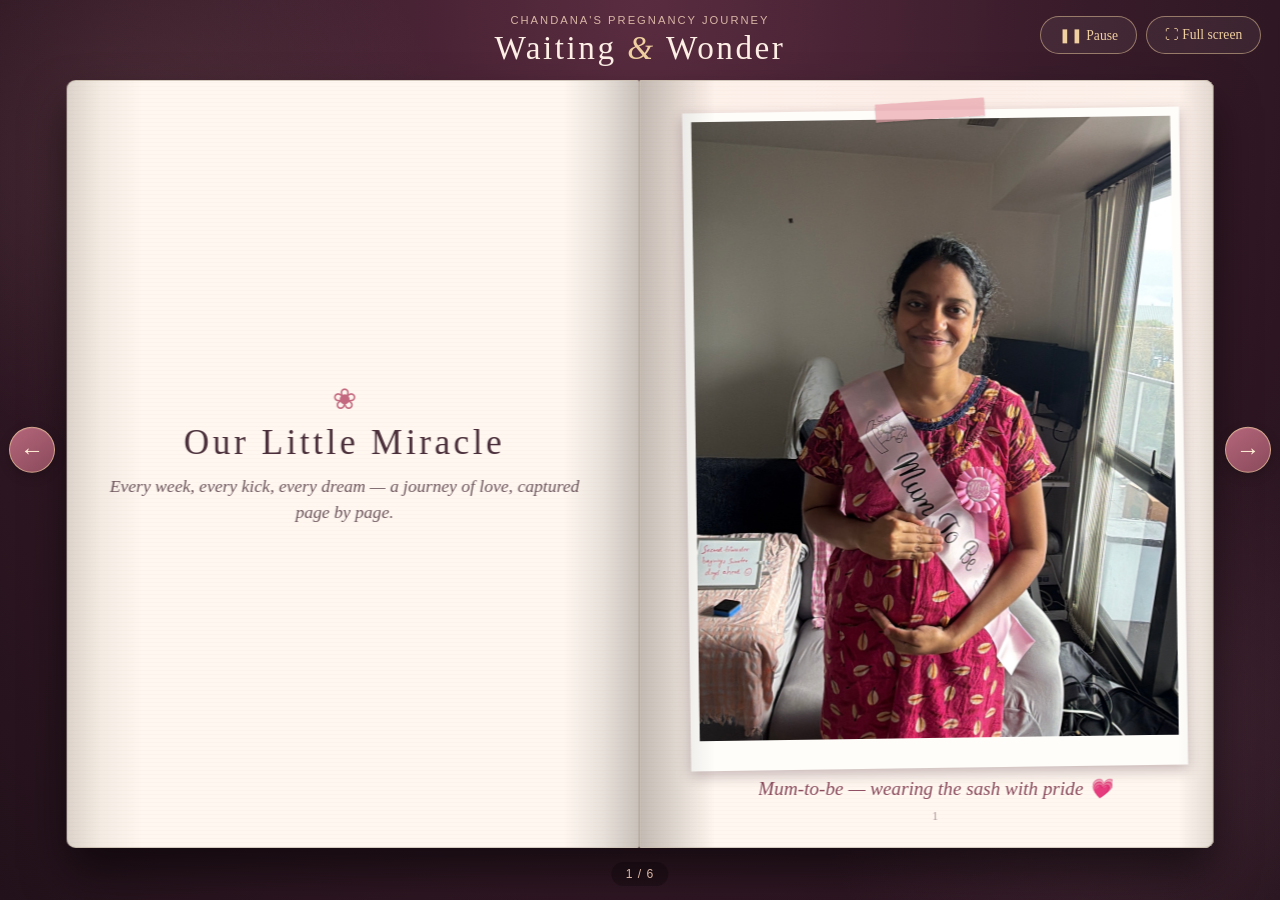
==== commit b279236e: "Update" ====
--- a/Code/index.html
+++ b/Code/index.html
@@ -29,6 +29,7 @@
   </div>
   <p class="keyboard-hint">Use arrow keys, swipe, or tap a page to turn</p>
 </main>
+<script src="../Images/album-data.js"></script>
 <script src="script.js"></script>
 </body>
 </html>
--- a/Code/style.css
+++ b/Code/style.css
@@ -268,14 +268,33 @@
   object-fit: cover;
 }
 
+.photo.image-error {
+  display: grid;
+  place-items: center;
+}
+
+.photo.image-error img {
+  display: none;
+}
+
+.photo-error {
+  color: #8a4a5c;
+  font: italic .9rem "Segoe UI", Arial, sans-serif;
+  text-align: center;
+}
+
 figcaption {
   max-width: 100%;
+  display: -webkit-box;
+  -webkit-line-clamp: 2;
+  line-clamp: 2;
+  -webkit-box-orient: vertical;
   overflow: hidden;
   color: #8a4a5c;
   font-size: clamp(.85rem, 1.6vw, 1.2rem);
   font-style: italic;
-  text-overflow: ellipsis;
-  white-space: nowrap;
+  line-height: 1.25;
+  text-align: center;
 }
 
 .num {
